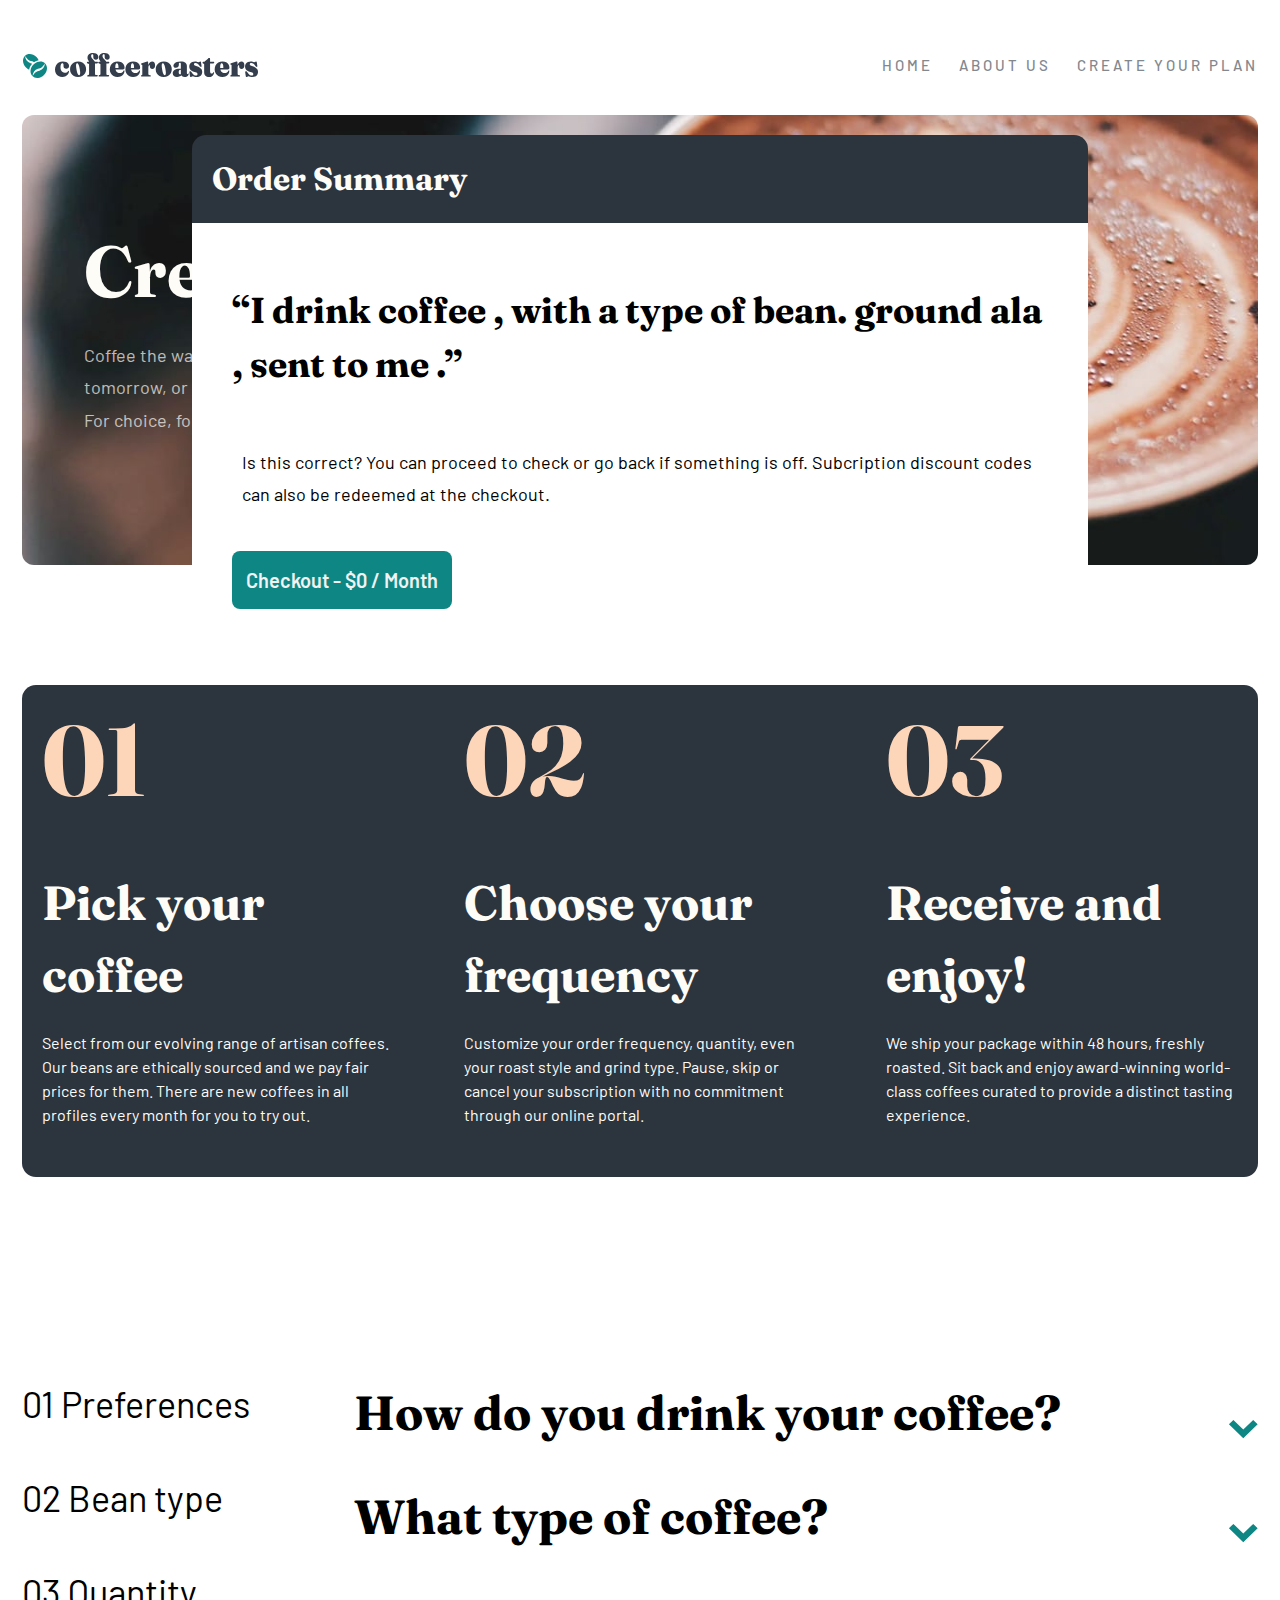
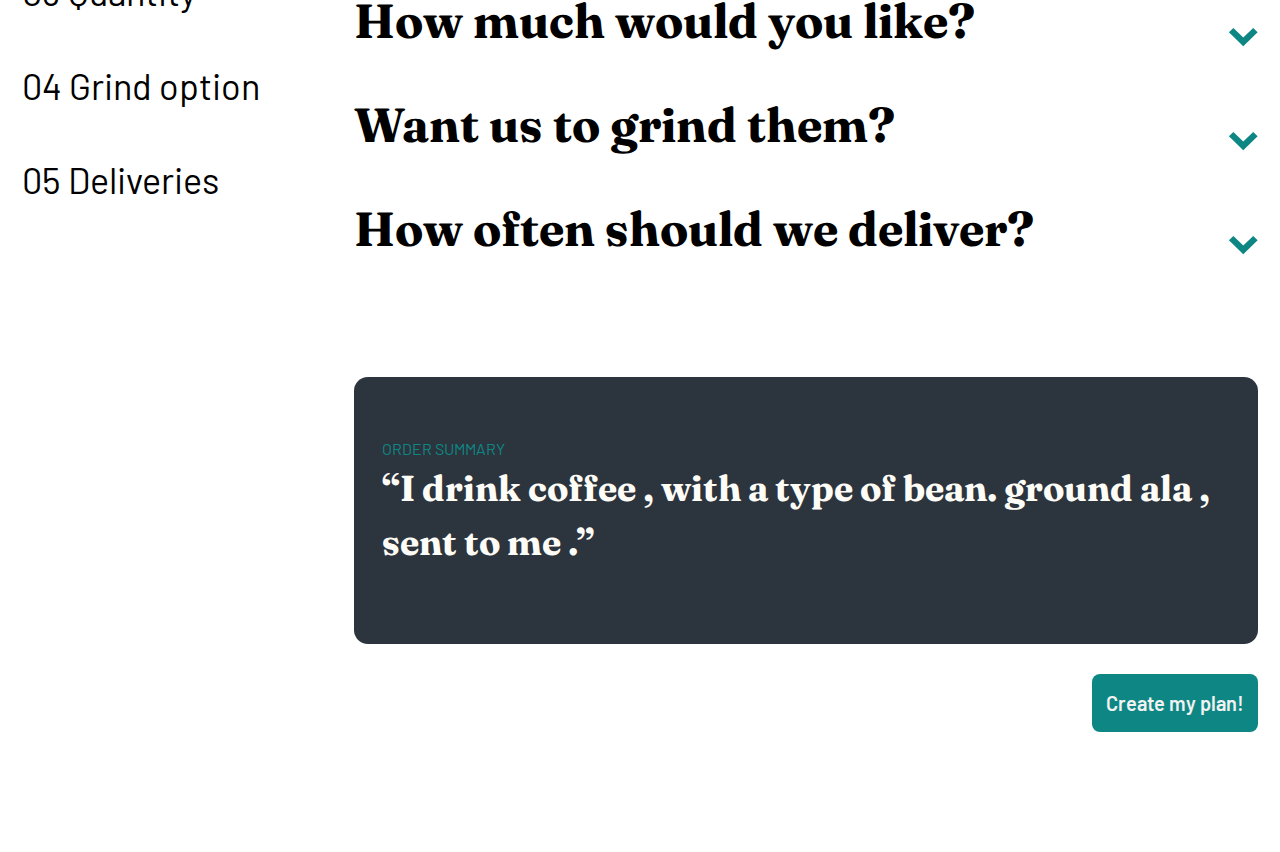
==== plan.html @ ada6940c "first commit" ====
<!DOCTYPE html>
<html lang="en">
  <head>
    <meta charset="UTF-8" />
    <meta http-equiv="X-UA-Compatible" content="IE=edge" />
    <meta name="viewport" content="width=device-width, initial-scale=1.0" />
    <title>coffeeroasters | Create Plan</title>
    <link rel="stylesheet" href="style.css" />
    <link rel="stylesheet" href="media-queries.css" />
  </head>
  <body>
    <div class="container">
      <div class="summary-menu">
        <h3 class="summary-menu-heading bg-blue">Order Summary</h3>
        <div class="summary-menu-container">
          <h4 id="order-popup" class="heading-tertiary bold">
            “I drink coffee <span class="summary-order dark-cyan"></span>, with
            a <span class="summary-order dark-cyan"></span> type of bean.
            <span class="summary-order dark-cyan"></span> ground ala
            <span class="summary-order dark-cyan"></span>, sent to me
            <span class="summary-order dark-cyan"></span>.”
          </h4>
          <p>
            Is this correct? You can proceed to check or go back if something is
            off. Subcription discount codes can also be redeemed at the
            checkout.
          </p>
          <button id="price-btn" class="create-btn">
            Checkout - $0 / Month
          </button>
        </div>
      </div>
      <header class="header">
        <img src="./assets/shared/desktop/logo.svg" alt="" />

        <nav class="main-navigation">
          <ul role="list">
            <li class="list-item">
              <a class="navigation-link" href="#">HOME</a>
            </li>
            <li class="list-item">
              <a class="navigation-link" href="about.html">ABOUT US</a>
            </li>
            <li class="list-item">
              <a class="navigation-link" href="plan.html">CREATE YOUR PLAN</a>
            </li>
          </ul>
        </nav>

        <div class="mobile-navigation">
          <img
            class="mobile-navigation-button hamburger-button"
            src="./assets/shared/mobile/icon-hamburger.svg"
            alt=""
          />
          <img
            class="mobile-navigation-button close-button"
            src="./assets/shared/mobile/icon-close.svg"
            alt=""
          />
        </div>
      </header>
      <section class="hero-section plan-hero">
        <div class="hero-content">
          <div class="hero-heading">
            <h1 class="heading-primary">Create a plan</h1>
          </div>

          <div class="hero-text">
            <p>
              Coffee the way you wanted it to be. For coffee delivered tomorrow,
              or next week. For whatever brew method you use. For choice, for
              convenience, for quality.
            </p>
          </div>
        </div>
      </section>

      <section class="how-it-works-section bg-blue">
        <div class="grid grid-3-col">
          <div class="number-col">
            <h2 class="numbers">01</h2>
            <h3 class="heading-secondary">Pick your coffee</h3>
            <p>
              Select from our evolving range of artisan coffees. Our beans are
              ethically sourced and we pay fair prices for them. There are new
              coffees in all profiles every month for you to try out.
            </p>
          </div>

          <div class="number-col">
            <h2 class="numbers">02</h2>
            <h3 class="heading-secondary">Choose your frequency</h3>
            <p>
              Customize your order frequency, quantity, even your roast style
              and grind type. Pause, skip or cancel your subscription with no
              commitment through our online portal.
            </p>
          </div>
          <div class="number-col">
            <h2 class="numbers">03</h2>
            <h3 class="heading-secondary">Receive and enjoy!</h3>
            <p>
              We ship your package within 48 hours, freshly roasted. Sit back
              and enjoy award-winning world-class coffees curated to provide a
              distinct tasting experience.
            </p>
          </div>
        </div>
      </section>
      <section>
        <div class="grid grid-25-75">
          <div class="fixed">
            <ul role="list" class="list-type bold">
              <li class="mb-4 heading-tertiary"><span>01</span> Preferences</li>
              <li class="mb-4 heading-tertiary"><span>02</span> Bean type</li>
              <li class="mb-4 heading-tertiary"><span>03</span> Quantity</li>
              <li class="mb-4 heading-tertiary">
                <span>04</span> Grind option
              </li>
              <li class="mb-4 heading-tertiary"><span>05</span> Deliveries</li>
            </ul>
          </div>
          <div class="expanding">
            <div class="expanding-row">
              <div class="clickable-row row">
                <h2 class="heading-secondary">How do you drink your coffee?</h2>
                <img
                  class="row-arrow"
                  src="./assets/plan/desktop/icon-arrow.svg"
                  alt=""
                />
              </div>

              <div class="grid grid-3-col expanding-section selection-hidden">
                <div class="square">
                  <h3 class="heading-tertiary">Capsule</h3>
                  <p>Compatible with Nespresso systems and similar brewers</p>
                </div>
                <div class="square">
                  <h3 class="heading-tertiary">Filter</h3>
                  <p>
                    For pour over or drip methods like Aeropress, Chemex, and
                    V60
                  </p>
                </div>
                <div class="square">
                  <h3 class="heading-tertiary">Espresso</h3>
                  <p>
                    Dense and finely ground beans for an intense flavorful
                    experience
                  </p>
                </div>
              </div>
            </div>
            <div class="expanding-row">
              <div class="clickable-row row">
                <h2 class="heading-secondary">What type of coffee?</h2>
                <img
                  class="row-arrow"
                  src="./assets/plan/desktop/icon-arrow.svg"
                  alt=""
                />
              </div>
              <div class="grid grid-3-col expanding-section selection-hidden">
                <div class="square">
                  <h3 class="heading-tertiary">Single Origin</h3>
                  <p>
                    Distinct, high quality coffee from a specific family-owned
                    farm
                  </p>
                </div>
                <div class="square">
                  <h3 class="heading-tertiary">Decaf</h3>
                  <p>
                    Just like regular coffee except the caffeine has been
                    removed
                  </p>
                </div>
                <div class="square">
                  <h3 class="heading-tertiary">Blended</h3>
                  <p>
                    Combination of two or three dark roasted beans of organic
                    coffees
                  </p>
                </div>
              </div>
            </div>

            <div class="expanding-row">
              <div class="clickable-row row">
                <h2 class="heading-secondary">How much would you like?</h2>
                <img
                  class="row-arrow"
                  src="./assets/plan/desktop/icon-arrow.svg"
                  alt=""
                />
              </div>
              <div class="grid grid-3-col expanding-section selection-hidden">
                <div class="square">
                  <h3 class="heading-tertiary">250g</h3>
                  <p>
                    Perfect for the solo drinker. Yields about 12 delicious
                    cups.
                  </p>
                </div>
                <div class="square">
                  <h3 class="heading-tertiary">500g</h3>
                  <p>
                    Perfect option for a couple yields about 40 delectable cups.
                  </p>
                </div>
                <div class="square">
                  <h3 class="heading-tertiary">1000g</h3>
                  <p>
                    Perfect for offices and events. Yields about 90 delightful
                    cups.
                  </p>
                </div>
              </div>
            </div>

            <div class="expanding-row">
              <div class="clickable-row row">
                <h2 class="heading-secondary">Want us to grind them?</h2>
                <img
                  class="row-arrow"
                  src="./assets/plan/desktop/icon-arrow.svg"
                  alt=""
                />
              </div>
              <div class="grid grid-3-col expanding-section selection-hidden">
                <div class="square">
                  <h3 class="heading-tertiary">Wholebean</h3>
                  <p>Best choice if you cherish the full sensory experience</p>
                </div>
                <div class="square">
                  <h3 class="heading-tertiary">Filter</h3>
                  <p>
                    For drip or pour-over coffee methods such as V60 or
                    Aeropress
                  </p>
                </div>
                <div class="square">
                  <h3 class="heading-tertiary">Cafetiére</h3>
                  <p>
                    Course ground beans specially suited for french press coffee
                  </p>
                </div>
              </div>
            </div>

            <div class="expanding-row">
              <div class="clickable-row row">
                <h2 class="heading-secondary">How often should we deliver?</h2>
                <img
                  class="row-arrow"
                  src="./assets/plan/desktop/icon-arrow.svg"
                  alt=""
                />
              </div>
              <div class="grid grid-3-col expanding-section selection-hidden">
                <div class="square">
                  <h3 class="heading-tertiary">Every week</h3>
                  <p>
                    $14.00 per shipment. Includes free first-class shipping.
                  </p>
                </div>
                <div class="square">
                  <h3 class="heading-tertiary">Every 2 weeks</h3>
                  <p>$17.25 per shipment. Includes free priority shipping.</p>
                </div>
                <div class="square">
                  <h3 class="heading-tertiary">Every month</h3>
                  <p>$22.50 per shipment. Includes free priority shipping.</p>
                </div>
              </div>
            </div>
            <div class="order-summary mb-3 bg-blue">
              <p class="order-summary-heading mb-2 dark-cyan">ORDER SUMMARY</p>
              <h4
                id="order-summary-message"
                class="heading-tertiary bold white"
              >
                “I drink coffee <span class="order dark-cyan"></span>, with a
                <span class="order dark-cyan"></span> type of bean.
                <span class="order dark-cyan"></span> ground ala
                <span class="order dark-cyan"></span>, sent to me
                <span class="order dark-cyan"></span>.”
              </h4>
            </div>
            <div class="flex flex-end">
              <button class="create-btn order-btn">Create my plan!</button>
            </div>
          </div>
        </div>
      </section>
    </div>
    <script src="script.js"></script>
  </body>
</html>
---- style.css ----
@import url('https://fonts.googleapis.com/css2?family=Barlow:ital,wght@0,200;0,300;0,400;0,500;0,600;1,700&family=Fraunces:wght@100;200;300;400;500;600;700;900&display=swap');

/* https://piccalil.li/blog/a-modern-css-reset/ */
/* Box sizing rules */
*,
*::before,
*::after {
  box-sizing: border-box;
}

/* Remove default margin */
body,
h1,
h2,
h3,
h4,
p,
figure,
blockquote,
ul,
dl,
dd {
  margin: 0;
  padding: 0;
}

/* Remove list styles on ul, ol elements with a list role, which suggests default styling will be removed */
ul[role='list'],
ol[role='list'] {
  list-style: none;
}

/* Set core root defaults */
html:focus-within {
  scroll-behavior: smooth;
}

html {
  font-size: 62.5%;
}

/* Set core body defaults */
body {
  min-height: 100vh;
  text-rendering: optimizeSpeed;
  font-size: 1.6rem;
  line-height: 1.5;

  font-family: 'Barlow', sans-serif;
}

.container {
  margin: 0 auto;
  margin-top: 1.5rem;
  padding-inline: 2.2rem;
  max-width: 1280px;
}

/* A elements that don't have a class get default styles */
a:not([class]) {
  text-decoration-skip-ink: auto;
}

a {
  text-decoration: none;
}

/* Make images easier to work with */
img,
picture {
  max-width: 100%;
  display: block;
}

/* Inherit fonts for inputs and buttons */
a,
input,
button,
textarea,
select {
  font: inherit;
}

/* Remove all animations, transitions and smooth scroll for people that prefer not to see them */
@media (prefers-reduced-motion: reduce) {
  html:focus-within {
    scroll-behavior: auto;
  }

  *,
  *::before,
  *::after {
    animation-duration: 0.01ms !important;
    animation-iteration-count: 1 !important;
    transition-duration: 0.01ms !important;
    scroll-behavior: auto !important;
  }
}

h1,
h2,
h3,
h4 {
  font-family: 'Fraunces', serif;
}

:root {
  --dark-cyan: #0e8784;
  --dark-gray-blue: #333d4b;
  --background-blue: #2c343e;
  --pale-orange: #fdd6ba;
  --light-cream: rgb(254, 252, 247);
  --gray: rgb(131, 136, 143);
}

section {
  margin-bottom: 12rem;
}

/****************** HIDDEN ELEMENTS  *****************/
/* HIDDEN ELEMENTS */
.mobile-navigation {
  display: none;
}

.quality-img-tablet {
  display: none;
}

.quality-img-mobile {
  display: none;
}

.commitment-image-tablet {
  display: none;
}

.commitment-image-mobile {
  display: none;
}

.responsive-quaility-images {
  display: none;
}

/******************* TYPGOGRAPHY  ******************/

h1,
h2 {
  margin-bottom: 3.2rem;
}

h3 {
  margin-bottom: 2rem;
}

h4 {
  margin-bottom: 1.5rem;
}

.white {
  color: var(--light-cream);
}

.gray {
  color: var(--gray);
}

.dark-cyan {
  color: var(--dark-cyan);
}

.heading-primary {
  font-size: 7.2rem;
  line-height: 1;
}

.heading-secondary {
  font-size: 4.8rem;
}

.heading-tertiary {
  font-size: 3.6rem;
}

.heading-quaternary {
  font-size: 3.2rem;
}

/*********************** GRID  *************************/

.grid {
  display: grid;
}

.grid-2-col {
  grid-template-columns: repeat(2, 1fr);
  grid-gap: 2rem;
}

.grid-3-col {
  grid-template-columns: repeat(3, 1fr);
  grid-gap: 3rem;
}

.grid-4-col {
  grid-template-columns: repeat(4, 1fr);
  grid-gap: 2rem;
}

.grid-70-30 {
  grid-template-columns: 60fr 30fr;
  grid-gap: 3rem;
}

.grid-25-75 {
  grid-template-columns: 25fr 75fr;
  grid-gap: 3rem;
}

.quarter {
  grid-template-columns: 25% 75%;
}

.mb-4 {
  margin-bottom: 4rem;
}

/********************* NAVIGATION  *********************/

.header {
  position: relative;
}

.header,
.footer {
  display: flex;
  justify-content: space-between;
  align-items: center;
  height: 10rem;
}

.navigation-link {
  color: var(--gray);
  font-weight: 500;
}

.header .navigation-link:hover,
.header .navigation-link:active {
  color: var(--dark-gray-blue);
}

.list-item {
  display: inline;
  margin-right: 2rem;
  font-size: 1.5rem;
  letter-spacing: 3px;
}

.list-item:last-child {
  margin: 0;
}

.mobile-navigation-button {
  height: 100%;
  cursor: pointer;
}

.mobile-navigation-button:last-of-type {
  display: none;
}

.mobile-link {
  font-family: 'Fraunces', serif;
  font-size: 3rem;
  font-weight: 700;
  color: var(--dark-gray-blue);
  margin-bottom: 2rem;
}

.mobile-menu {
  display: none;

  position: absolute;
  background: linear-gradient(
    180deg,
    rgba(254, 252, 247, 0.504981) 0%,
    #fefcf7 55.94%
  );
  transform: matrix(1, 0, 0, -1, 0, 0);

  top: 15%;

  bottom: 0;
  right: 0;
  left: 0;
}

.mobile-nav-links {
  display: none;
  position: absolute;
  flex-direction: column;
  text-align: center;
  bottom: -180%;
  left: 0;
  right: 0;
}

/********************* HERO  *********************/

.hero-section {
  background-size: 100% 100%;
  background-repeat: no-repeat;
  border-radius: 12px;
  color: var(--light-cream);
  width: 100%;
}

.home-hero {
  background-image: url('./assets/home/desktop/image-hero-coffeepress.jpg');
  height: 60rem;
}

.about-hero {
  background-image: url('./assets/about/desktop/image-hero-whitecup.jpg');
}

.plan-hero {
  background-image: url('./assets/plan/desktop/image-hero-blackcup.jpg');
}

.about-hero,
.plan-hero {
  height: 45rem;
}

.hero-content {
  display: flex;
  flex-direction: column;
  padding: 12rem 6.2rem;
}

.hero-text {
  width: 45%;
}

.hero-text p {
  margin-bottom: 3.2rem;
  font-size: 1.8rem;
  line-height: 1.8;
  color: var(--light-cream);
  opacity: 0.7;
}

.create-btn {
  background-color: var(--dark-cyan);
  color: #f2f2f2;
  font-size: 2rem;
  padding: 1.4rem;
  border: none;
  border-radius: 8px;
  font-family: inherit;
  font-weight: 600;
  cursor: pointer;
}

/***************** OUR COLLECTION  *****************/

.our-collection-heading {
  font-size: 15rem;
  text-transform: lowercase;
  text-align: center;
  background: linear-gradient(#c5c5c5, #fefcf7 110%);
  background-clip: text;
  -webkit-background-clip: text;
  -webkit-text-fill-color: transparent;
  z-index: -5;
  margin-bottom: -9rem;
}

.collection-col {
  display: flex;
  flex-direction: column;
  align-items: center;
  text-align: center;
  padding: 1.8rem;
}

.collection-img {
  width: 60%;
}

/************** WHY CHOOSE US  *************/

.choose-us-section {
  margin-bottom: 40rem;
}

.choose-us {
  background-color: var(--background-blue);

  height: 57rem;
  color: #f2f2f2;
  position: relative;
  margin-bottom: 18rem;
  border-radius: 14px;
  width: 100%;
}

.choose-us-content {
  color: var(--light-cream);
  text-align: center;
  height: 50%;
  padding-inline: 14rem;
  display: flex;
  flex-direction: column;
  justify-content: center;
  align-items: center;
}

.choose-col {
  width: 38rem;
  padding: 4rem;
  height: 38rem;
  background-color: var(--dark-cyan);
  display: flex;
  flex-direction: column;
  align-items: center;
  justify-content: center;
  text-align: center;
  border-radius: 8px;
  margin-right: 2rem;
}

.choose-col:last-of-type {
  margin-right: 0;
}

.green-cols {
  width: 100%;
  padding-inline: 4rem;
  display: flex;
  justify-content: center;
  align-items: center;
  position: absolute;
  bottom: -20%;
}

.icon-box {
  margin-bottom: 2rem;
}

/************** HOW IT WORKS  *************/

.how-it-works-section {
  margin-bottom: 20rem;
}

.numbers {
  color: #fdd6ba;
  font-size: 10rem;
}

.number-col {
  padding: 0 2rem;
  padding-bottom: 5rem;
}

.bottom-btn {
  margin-left: 2rem;
}

/***************** FOOTER  *****************/

.footer {
  background-color: var(--background-blue);
  height: 10rem;
  color: #f2f2f2;
  padding-right: 2rem;
  padding-left: 2rem;
}

.footer-logo {
  filter: brightness(0) invert(1);
}

.footer .nav-list {
  padding: 0;
}

.social-media-image {
  margin-right: 3rem;
  cursor: pointer;
}

.row {
  display: flex;
  align-items: center;
  justify-content: space-between;
}

.footer .navigation-link:hover,
.footer .navigation-link:active {
  color: var(--light-cream);
}

/************* ABOUT US ***********************/
.our-commitment-section {
  margin: 12rem;
}

.justify-content {
  display: flex;
}

.center {
  margin: 0 auto;
}

/************* UNCOMPROMISING QUALITY *******************/
.quality-banner {
  padding-top: 4rem;
  padding-right: 4rem;
  background-image: url(./assets/about/desktop/bg-quality.png);
  height: 47.4rem;
  background-size: cover;
  background-repeat: no-repeat;
  border-radius: 12px;
  color: var(--light-cream);
  width: 100%;
  position: relative;
}

.quality-text {
  font-size: 1.8rem;
  padding-right: 12rem;
  opacity: 0.7;
}

.quality-img-container {
  position: absolute;
  top: -40%;
  right: 0;
  margin-right: 4rem;
}

.p4 {
  padding: 4rem;
}

/*********************************************/
/************** PLAN PAGE ****************/
/*********************************************/

.bg-blue {
  background-color: var(--background-blue);
  color: var(--light-cream);
  border-radius: 14px;
}

.row-arrow {
  width: 3rem;
  height: 100%;
}

.row-arrow.up-arrow {
  -webkit-transform: rotate(180deg);
  -moz-transform: rotate(180deg);
  -ms-transform: rotate(180deg);
  -o-transform: rotate(180deg);
  transform: rotate(180deg);
}

.square {
  height: 28rem;
  padding: 2rem;
  border-radius: 14px;
  background-color: #d3d3d3;
  cursor: pointer;
}

.square.selected {
  background-color: var(--dark-cyan);
  color: var(--light-cream);
}

.square:active,
.square.selected:active {
  background-color: var(--pale-orange);
  color: var(--dark-gray-blue);
}

.selection-hidden {
  display: none;
}

.order-summary {
  margin-top: 8rem;
  padding: 6rem 2.8rem;
}

.flex-end {
  display: flex;
  justify-content: flex-end;
  margin-top: 3rem;
}

.summary-menu-heading {
  font-size: 3.2rem;
  padding: 2rem;
  margin-bottom: 0;
  border-bottom-left-radius: 0;
  border-bottom-right-radius: 0;
}

.summary-menu {
  z-index: 100;
  position: absolute;
  left: 15%;
  right: 15%;
  bottom: 0;
  top: 15%;
}

.summary-menu-container {
  padding: 4rem;
  background-color: #fff;
  border-bottom-left-radius: 14px;
  border-bottom-right-radius: 14px;
  //TEMPORARY
  box-shadow: 5px 5px;
}

.summary-menu-container p {
  padding: 4rem 1rem;
  font-size: 18px;
  line-height: 1.8;
}

#order-popup {
  margin-top: 2rem;
}
---- media-queries.css ----
@media (max-width: 900px) {
  /******************* HERO  ******************/
  .home-hero {
    background-image: url('./assets/home/tablet/image-hero-coffeepress.jpg');
    height: 50rem;
  }

  .about-hero,
  .plan-hero {
    height: 40rem;
  }

  .about-hero {
    background-image: url('./assets/about/tablet/image-hero-whitecup.jpg');
  }

  .plan-hero {
    background-image: url('./assets/plan/tablet/image-hero-blackcup.jpg');
  }

  .heading-primary {
    font-size: 5.2rem;
  }

  .heading-secondary {
    font-size: 3.6rem;
  }

  .heading-tertiary {
    font-size: 3rem;
  }

  .heading-quaternary {
    font-size: 2.8rem;
  }

  .hero-content {
    padding: 8rem 6rem;
  }

  .hero-text p {
    font-size: 1.5rem;
  }

  /****************** OUR COLLECTION  *****************/

  .container {
    width: 100%;
  }

  .grid-4-col {
    grid-template-columns: 1fr;
  }

  .our-collection-heading {
    font-size: 12rem;
    margin-bottom: -8rem;
  }

  .collection-col {
    flex-direction: row;
    text-align: left;
    padding-inline: 10rem;
  }

  .collection-img {
    width: 40%;
  }

  /**************** WHY CHOOSE US ***************/
  .choose-col {
    width: 80%;
    height: 20rem;
    margin-right: 0;
    margin-bottom: 2.5rem;
    padding-right: 8rem;
    flex-direction: row;
  }

  .choose-text {
    text-align: start;
  }

  .choose-img {
    margin-right: 6rem;
  }

  .icon-box {
    margin: 0;
  }

  .green-cols {
    flex-direction: column;
    bottom: -65%;
  }

  /**************** FOOTER ***************/

  .footer {
    height: 30rem;
    flex-direction: column;
    justify-content: center;
  }

  .nav-footer {
    padding-bottom: 7rem;
  }

  .footer-logo {
    padding-bottom: 4rem;
  }

  .social-media-image:last-of-type {
    margin: 0;
  }

  /**************** How it Works ***************/

  .commitment-text {
    font-size: 1.2rem;
  }

  .our-commitment-section {
    margin: 2rem;
    margin-bottom: 30rem;
  }

  .commitment-image-desktop {
    display: none;
  }

  .commitment-image-tablet {
    display: block;
  }

  /************** UNCOMPROMISING QUALITY ***************/

  .quality-banner {
    padding: 0;
  }

  .quality-img-container {
    display: none;
  }

  .quality-img-tablet {
    display: block;
    position: absolute;
    top: -40%;
    margin-bottom: 20rem;
  }

  .grid-70-30 {
    grid-template-columns: 1fr;
    grid-gap: 0;
  }

  .quality-banner {
    background-image: url(./assets/about/tablet/bg-quality.png);
    height: 48.8rem;
  }

  .quality-text-container {
    text-align: center;
  }

  .responsive-quaility-images {
    display: flex;
    justify-content: center;
    padding-bottom: 11rem;
  }

  /*********** HOW DO YOU DRINK YOUR COFFEE **************/

  .grid-3-col {
    grid-gap: 1.5rem;
  }

  .fixed {
    display: none;
  }

  .grid-25-75 {
    grid-template-columns: 1fr;
    grid-gap: 0;
  }

  .flex-end {
    justify-content: center;
  }
}

@media (max-width: 400px) {
  .grid-3-col {
    grid-template-columns: 1fr;
  }

  /******************* NAVIGATION  ******************/
  .mobile-navigation {
    display: block;
  }

  .main-navigation {
    display: none;
  }

  /******************* TYPGOGRAPHY  ******************/
  .home-hero {
    background-image: url('./assets/home/mobile/image-hero-coffeepress.jpg');
  }

  .about-hero {
    background-image: url('./assets/about/mobile/image-hero-whitecup.jpg');
  }

  .plan-hero {
    background-image: url('./assets/plan/mobile/image-hero-blackcup.jpg');
  }

  .hero-section {
    margin-bottom: 8rem;
  }

  .heading-primary {
    font-size: 3.2rem;
  }

  .heading-secondary {
    font-size: 2.8rem;
  }

  .hero-content {
    padding: 9.2rem 2.2rem;
    align-items: center;
  }

  .hero-text {
    width: 100%;
    text-align: center;
  }

  .create-btn {
    width: 80%;
  }

  .collection-col {
    flex-direction: column;
    text-align: center;
    padding-inline: 4rem;
  }

  .collection-img {
    width: 60%;
  }

  .our-collection-heading {
    font-size: 4.5rem;
    margin-bottom: 1.5rem;
  }

  /**************** WHY CHOOSE US ***************/

  .choose-us-section {
    margin-bottom: 80rem;
  }

  .choose-col {
    width: 90%;
    height: 30rem;
    padding-right: 4rem;
    flex-direction: column;
    text-align: center;
  }

  .choose-img {
    margin: 0;
  }

  .choose-text {
    text-align: center;
  }

  .choose-us-content {
    padding-inline: 2rem;
  }

  .green-cols {
    padding-inline: 1rem;
    bottom: -125%;
  }

  .nav-footer .nav-list {
    display: flex;
    flex-direction: column;
    text-align: center;
  }

  .nav-footer .nav-list .list-item {
    margin-right: 0;
    padding-bottom: 1rem;
  }

  /********** HOW IT WORKS *********/

  .how-it-works-section {
    text-align: center;
  }

  .numbers {
    margin-bottom: 0;
    padding-bottom: 2rem;
  }

  .bottom-btn {
    margin: 0;
  }

  /*********************************************/
  /************** ABOUT US PAGE ****************/
  /*********************************************/

  /************** OUR COMMITMENT ***************/
  .grid-2-col {
    grid-template-columns: 1fr;
  }
  .headquarters-section,
  .our-commitment-section {
    margin-inline: 2rem;
    text-align: center;
  }

  .our-commitment-section {
    margin-bottom: 14rem;
  }

  .commitment-image-mobile {
    display: block;
  }

  .commitment-image-tablet {
    display: none;
  }

  /************** UNCOMPROMISING QUALITY ***************/

  .quality-banner {
    background-image: url(./assets/about/mobile/bg-quality.png);
  }

  .quality-img-tablet {
    display: none;
  }

  .quality-img-mobile {
    display: block;
    width: 80%;
  }

  .quality-text-container {
    padding: 1rem;
    font-size: 1.2rem;
  }

  .quality-text-container .heading-secondary {
    margin-bottom: 2rem;
  }

  .quality-img-mobile {
    position: absolute;
    top: -20%;
  }

  .responsive-quaility-images {
    padding-bottom: 8rem;
  }

  .quality-text {
    padding: 0;
  }

  /************* OUR HEADQUATERS ***********/

  .country-img {
    margin: 0 auto;
  }

  .square {
    height: 18rem;
  }
}
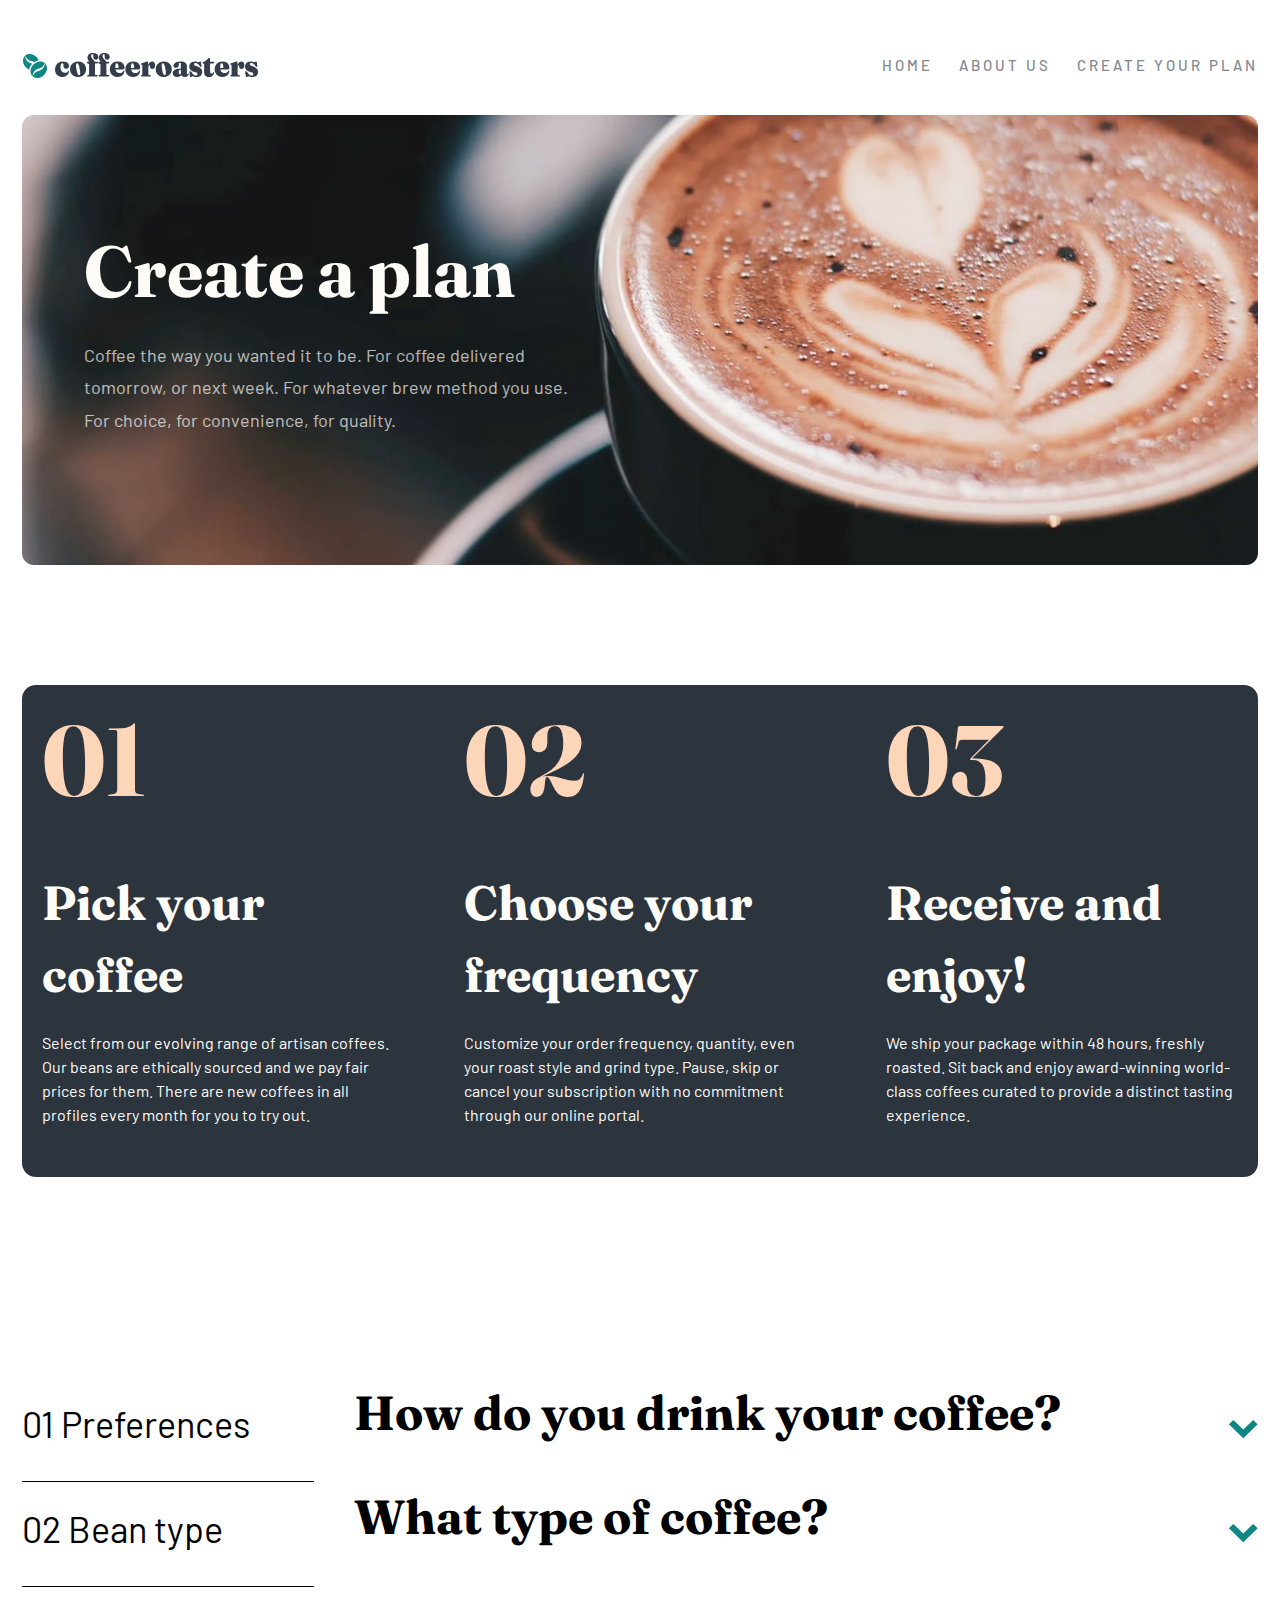
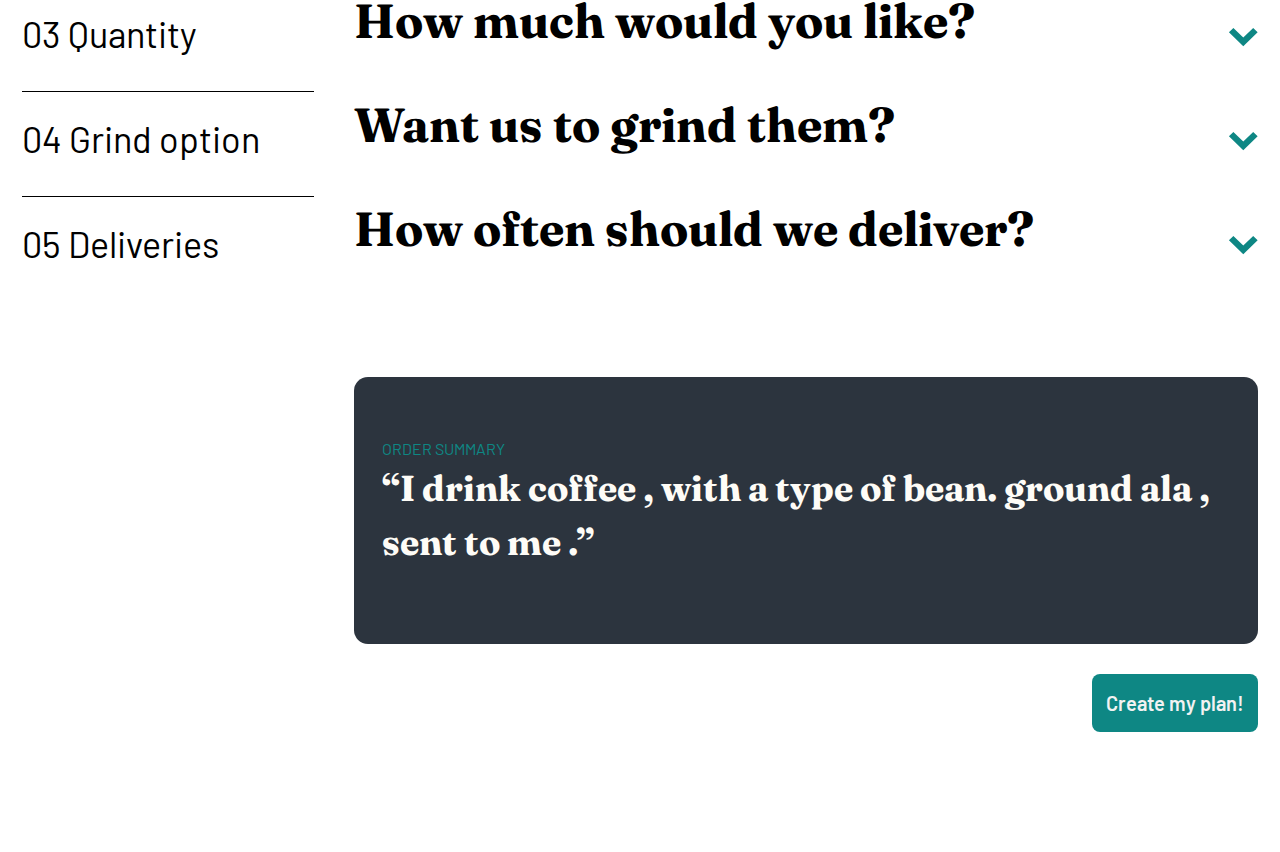
==== commit 03949a09: "Cosmetic tweaks and order popup on plan page" ====
--- a/plan.html
+++ b/plan.html
@@ -112,13 +112,19 @@
         <div class="grid grid-25-75">
           <div class="fixed">
             <ul role="list" class="list-type bold">
-              <li class="mb-4 heading-tertiary"><span>01</span> Preferences</li>
-              <li class="mb-4 heading-tertiary"><span>02</span> Bean type</li>
-              <li class="mb-4 heading-tertiary"><span>03</span> Quantity</li>
-              <li class="mb-4 heading-tertiary">
+              <li class="border-b li-p heading-tertiary">
+                <span>01</span> Preferences
+              </li>
+              <li class="border-b li-p heading-tertiary">
+                <span>02</span> Bean type
+              </li>
+              <li class="border-b li-p heading-tertiary">
+                <span>03</span> Quantity
+              </li>
+              <li class="border-b li-p heading-tertiary">
                 <span>04</span> Grind option
               </li>
-              <li class="mb-4 heading-tertiary"><span>05</span> Deliveries</li>
+              <li class="li-p heading-tertiary"><span>05</span> Deliveries</li>
             </ul>
           </div>
           <div class="expanding">
@@ -290,7 +296,9 @@
               </h4>
             </div>
             <div class="flex flex-end">
-              <button class="create-btn order-btn">Create my plan!</button>
+              <button id="order-popup-btn" class="create-btn order-btn">
+                Create my plan!
+              </button>
             </div>
           </div>
         </div>
--- a/style.css
+++ b/style.css
@@ -605,6 +605,28 @@
   margin-top: 3rem;
 }
 
+.border-b {
+  border-bottom: 1px solid black;
+}
+
+.li-p {
+  padding-top: 2rem;
+  padding-bottom: 3rem;
+  margin-right: 1rem;
+}
+
+/* ORDER MENU POPUP */
+
+.summary-menu {
+  display: none;
+  z-index: 100;
+  position: absolute;
+  left: 15%;
+  right: 15%;
+  bottom: 0;
+  top: 15%;
+}
+
 .summary-menu-heading {
   font-size: 3.2rem;
   padding: 2rem;
@@ -613,22 +635,12 @@
   border-bottom-right-radius: 0;
 }
 
-.summary-menu {
-  z-index: 100;
-  position: absolute;
-  left: 15%;
-  right: 15%;
-  bottom: 0;
-  top: 15%;
-}
-
 .summary-menu-container {
   padding: 4rem;
   background-color: #fff;
   border-bottom-left-radius: 14px;
   border-bottom-right-radius: 14px;
-  //TEMPORARY
-  box-shadow: 5px 5px;
+  box-shadow: 0 3px 10px rgb(0 0 0 / 0.2);
 }
 
 .summary-menu-container p {
